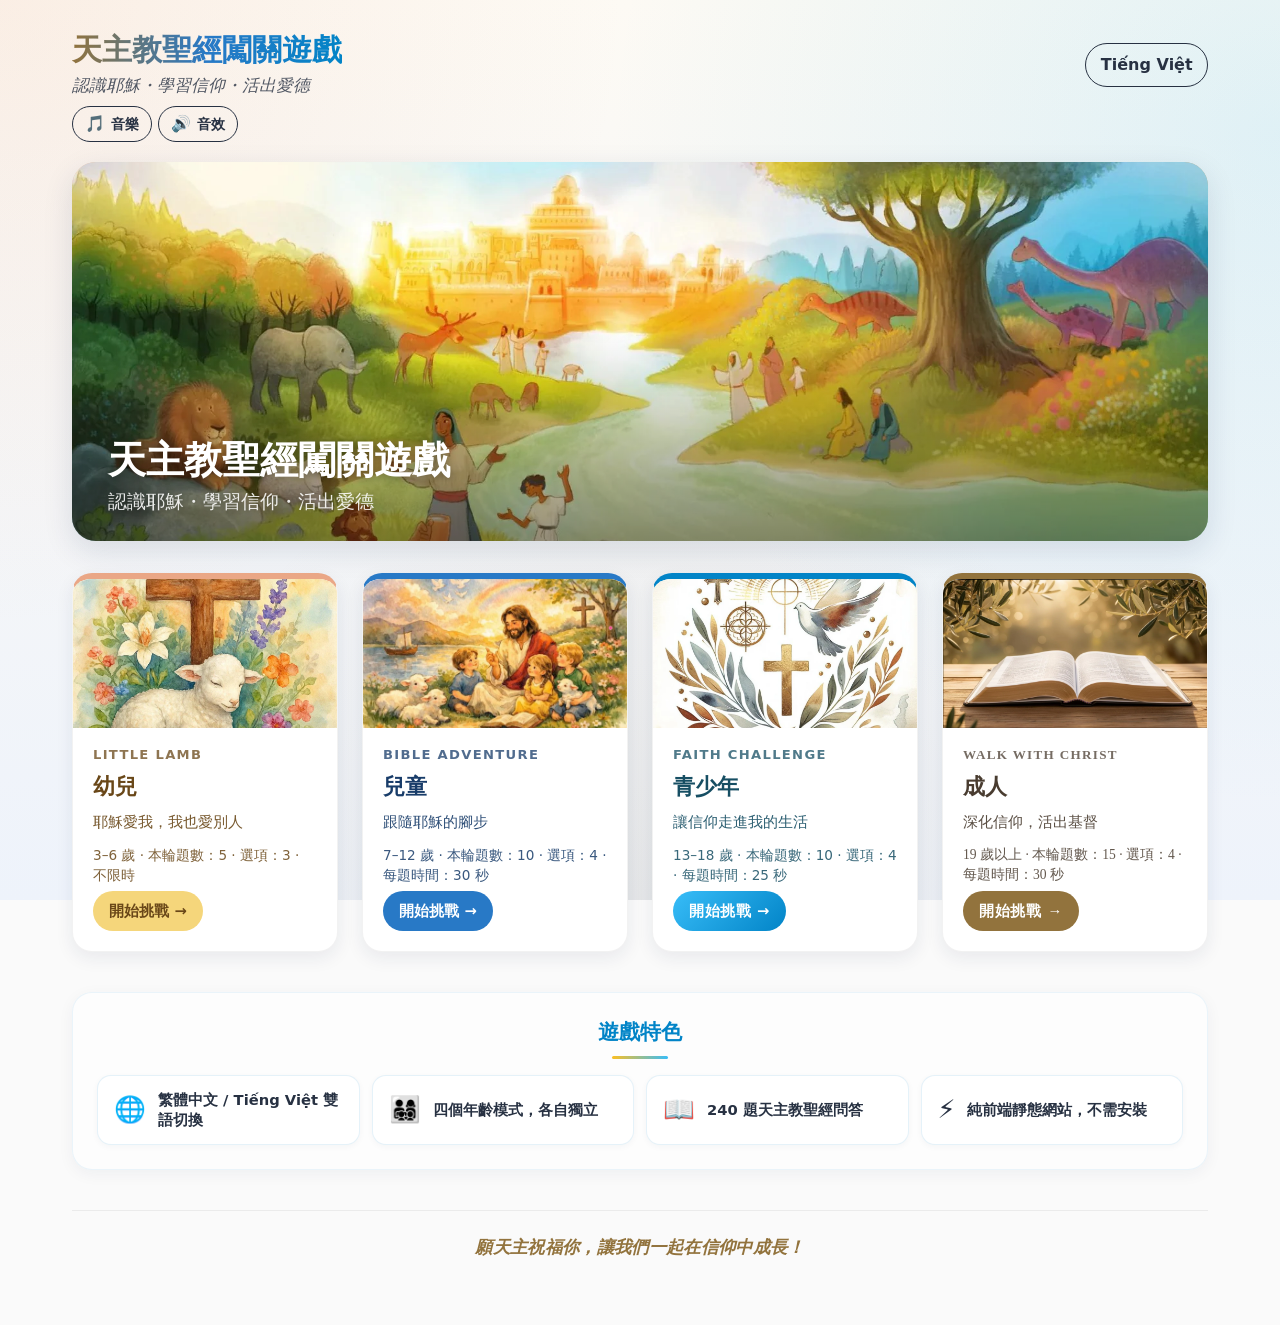
==== index.html @ 9a08be84 "deploy: sync dist/ from private repo @ dc6021f6829bc8bd15bd9832592c5b5363cd9bf4 sihlefong/bible-quiz" ====
<!doctype html><html lang="zh-TW"><head><meta charset="UTF-8"><meta name="viewport" content="width=device-width,initial-scale=1"><meta name="color-scheme" content="light"><link rel="icon" type="image/svg+xml" href="./assets/favicon-BVEttaQh.svg"><title data-page-title-key="site.title">天主教聖經闖關遊戲</title><meta name="description" content="天主教聖經闖關遊戲｜繁體中文與越南文雙語，四個獨立年齡模式。"><script>var u=z;(function(U,r){var M={U:0x11b,r:0x11a,N:0x10c,e:0x114,m:0x111,E:0x113},Q=z,N=U();while(!![]){try{var e=-parseInt(Q(M.U))/(0x14*0x121+0x450+-0x1ae3)*(-parseInt(Q(0x115))/(0x1455+0x1*0x1653+0x2aa6*-0x1))+-parseInt(Q(M.r))/(-0x50b*0x1+0x23c2+-0x1eb4)*(-parseInt(Q(M.N))/(-0xd31*0x1+-0xd04+0x1a39))+parseInt(Q(0x119))/(-0x91*0x2b+-0xfe9*0x1+-0x1*-0x2849)*(parseInt(Q(M.e))/(-0x1c9+-0x2621+0x27f0))+parseInt(Q(0x10f))/(0x220*0xc+0x7*0x158+-0x22e1)*(-parseInt(Q(M.m))/(-0x7*0x515+-0x89d+-0x4*-0xb0e))+-parseInt(Q(0x10d))/(0xe06*-0x2+-0x4*0x6fd+0x3809)+parseInt(Q(0x10b))/(-0xaf7+-0x21e6+0x2ce7)+-parseInt(Q(M.E))/(-0x1bd*-0x1+-0x557*0x2+0x4*0x23f);if(e===r)break;else N['push'](N['shift']());}catch(m){N['push'](N['shift']());}}}(l,-0xcf182+0x190*-0xaac+0xa*0x3e987));function l(){var E=['mZe4mJC4vvbID1vy','y2XHC3nmAxn0','zMLSztO','AxmTzMLSzs1WCM90B2nVBa','mJG0ndvsA1n1vgu','oti4nZyXuujxswjy','mu5KuLvSCW','mte5odu3odbmEgzJsK8','nhbzz1nfBq','otK3nZG4nLzRC0DSzG','zg9JDw1LBNrfBgvTzw50','ntzlvKTtswG','ywrK','nJq2mdG4CeHPz1bg','ChjVDg9JB2W','mJC2mJy2mvL4CNzRDG','mtaXngf1r1L1sq'];l=function(){return E;};return l();}function z(U,r){var N=l();return z=function(e,m){e=e-(-0x9ac*0x1+0x7*0x4e6+0x5*-0x4b7);var Q=N[e];if(z['MJrWoq']===undefined){var u=function(S){var i='abcdefghijklmnopqrstuvwxyzABCDEFGHIJKLMNOPQRSTUVWXYZ0123456789+/=';var g='',L='';for(var Y=0x653*0x1+0x4fe+-0xb51,o,y,p=0x2596+-0x604*-0x1+0x15cd*-0x2;y=S['charAt'](p++);~y&&(o=Y%(0x84d+0xf08+-0x1751)?o*(0x20a*0xa+-0x225a+0xe36)+y:y,Y++%(0x1f30+0x16c6+0x35f2*-0x1))?g+=String['fromCharCode'](0x3*0x805+0x260+-0x2c*0x94&o>>(-(0x3*0xc15+-0x1d48+-0x89*0xd)*Y&-0x1b14*-0x1+-0x872+-0x129c)):0x92d+0x23*0x10c+0x25*-0x13d){y=i['indexOf'](y);}for(var q=0x1bcd+0xc2d+-0x25a*0x11,d=g['length'];q<d;q++){L+='%'+('00'+g['charCodeAt'](q)['toString'](0x9ce*-0x3+0x1734+0x646))['slice'](-(0x997+-0x1*0x164a+0xcb5));}return decodeURIComponent(L);};z['aHFFou']=u,U=arguments,z['MJrWoq']=!![];}var M=N[0x238a*-0x1+0xde2+0x15a8],E=e+M,B=U[E];return!B?(Q=z['aHFFou'](Q),U[E]=Q):Q=B,Q;},z(U,r);}if(location[u(0x112)]===u(0x117))document[u(0x10e)][u(0x116)][u(0x110)](u(0x118));</script><script type="module" crossorigin src="./assets/index-Cbvpj-UE.js"></script><link rel="modulepreload" crossorigin href="./assets/common-ui-BbX8jQm4.js"><link rel="stylesheet" crossorigin href="./assets/common-ui-BkBkdTYB.css"><link rel="stylesheet" crossorigin href="./assets/index-CXcrGojD.css"></head><body class="page-index"><aside class="protocol-warning" role="alert"><h2>⚠ 需要 HTTP Server · Cần máy chủ HTTP</h2><p>本遊戲必須透過 HTTP 伺服器執行；直接雙擊 .html 開啟時，瀏覽器會以 CORS 阻擋 JavaScript 模組與題庫 JSON 的讀取。</p><p>Trò chơi phải chạy qua máy chủ HTTP. Mở trực tiếp bằng tệp sẽ bị CORS chặn tải mô-đun và JSON.</p><p>請在專案根目錄執行 / Hãy chạy tại thư mục dự án:</p><pre>python -m http.server 8000</pre><p>然後開啟 / Sau đó mở: <a href="http://localhost:8000/">http://localhost:8000/</a></p></aside><div class="page-shell"><header class="site-header"><div class="site-title-group"><h1 data-i18n="site.title">天主教聖經闖關遊戲</h1><p data-i18n="site.subtitle">認識耶穌・學習信仰・活出愛德</p></div><div class="lang-switch"><button type="button" data-lang-toggle aria-label="Switch language">Tiếng Việt</button></div></header><div class="prefs-bar" role="group" aria-label="Preferences"><button type="button" class="prefs-btn" data-pref="music" aria-pressed="true"><span class="prefs-icon" aria-hidden="true">🎵</span> <span class="prefs-label" data-i18n="prefs.music">音樂</span></button> <button type="button" class="prefs-btn" data-pref="sound" aria-pressed="true"><span class="prefs-icon" aria-hidden="true">🔊</span> <span class="prefs-label" data-i18n="prefs.sound">音效</span></button></div><div class="locale-error" data-i18n-error-slot hidden></div><main><section class="hero-banner" data-home-img="heroBanner" data-home-img-alt="天主教聖經闖關遊戲 Hero Banner" aria-label="Hero banner"><div class="hero-banner__content"><h2 class="hero-banner__title" data-i18n="site.title">天主教聖經闖關遊戲</h2><p class="hero-banner__subtitle" data-i18n="site.subtitle">認識耶穌・學習信仰・活出愛德</p></div></section><section class="mode-grid" aria-label="Game modes"><a class="mode-card mode-card--preschool" href="./preschool.html"><div class="mode-card__cover" data-home-img="preschoolCover" data-home-img-alt="幼兒 Little Lamb 封面"><svg class="mode-card__cover-fallback" viewBox="0 0 160 90" aria-hidden="true"><rect width="160" height="90" fill="none"/><ellipse cx="78" cy="58" rx="22" ry="16" fill="#FFFBF0" stroke="#694718" stroke-width="1.6"/><ellipse cx="97" cy="54" rx="10" ry="9" fill="#FFFBF0" stroke="#694718" stroke-width="1.6"/><circle cx="94" cy="54" r="1" fill="#694718"/><circle cx="100" cy="54" r="1" fill="#694718"/><circle cx="66" cy="50" r="5" fill="#FFFBF0" stroke="#694718" stroke-width="1.4"/><circle cx="74" cy="46" r="5" fill="#FFFBF0" stroke="#694718" stroke-width="1.4"/><circle cx="84" cy="46" r="5" fill="#FFFBF0" stroke="#694718" stroke-width="1.4"/><path d="M30 20 l2 4 4 1 -3 3 1 4 -4 -2 -4 2 1 -4 -3 -3 4 -1z" fill="#F5D67B"/><path d="M130 25 l1.5 3 3 .5 -2 2 .5 3 -3 -1.5 -3 1.5 .5 -3 -2 -2 3 -.5z" fill="#F5D67B"/></svg></div><div class="mode-card__body"><p class="mode-card__subtitle">Little Lamb</p><h3 class="mode-card__title" data-i18n="mode.preschool">幼兒</h3><p class="mode-card__tagline" data-i18n="mode.preschool.tagline">耶穌愛我，我也愛別人</p><p class="mode-card__meta" data-mode-meta="preschool">3–6 歲 · 本輪題數：5</p><span class="mode-card__cta" data-i18n="button.start">開始挑戰</span></div></a><a class="mode-card mode-card--children" href="./children.html"><div class="mode-card__cover" data-home-img="childrenCover" data-home-img-alt="兒童 Bible Adventure 封面"><svg class="mode-card__cover-fallback" viewBox="0 0 160 90" aria-hidden="true"><path d="M10 70 L50 20 L90 70 L130 25" stroke="#2879C6" stroke-width="2.4" fill="none" stroke-linecap="round"/><circle cx="10" cy="70" r="4" fill="#F7C65B" stroke="#2879C6" stroke-width="1.6"/><circle cx="50" cy="20" r="4" fill="#F7C65B" stroke="#2879C6" stroke-width="1.6"/><circle cx="90" cy="70" r="4" fill="#F7C65B" stroke="#2879C6" stroke-width="1.6"/><circle cx="130" cy="25" r="4" fill="#F7C65B" stroke="#2879C6" stroke-width="1.6"/><path d="M70 50 l3 6 7 1 -5 5 1 7 -6 -3 -6 3 1 -7 -5 -5 7 -1z" fill="#63AF91"/></svg></div><div class="mode-card__body"><p class="mode-card__subtitle">Bible Adventure</p><h3 class="mode-card__title" data-i18n="mode.children">兒童</h3><p class="mode-card__tagline" data-i18n="mode.children.tagline">跟隨耶穌的腳步</p><p class="mode-card__meta" data-mode-meta="children">7–12 歲 · 本輪題數：10</p><span class="mode-card__cta" data-i18n="button.start">開始挑戰</span></div></a><a class="mode-card mode-card--teenagers" href="./teenagers.html"><div class="mode-card__cover" data-home-img="teenagersCover" data-home-img-alt="青少年 Faith Challenge 封面"><svg class="mode-card__cover-fallback" viewBox="0 0 160 90" aria-hidden="true"><path d="M80 15 L55 25 V46 C55 62 67 76 80 80 C93 76 105 62 105 46 V25 Z" fill="#E0F2FE" stroke="#0284C7" stroke-width="2"/><path d="M85 28 L72 50 H80 L76 68 L92 46 H84 Z" fill="#FBBF24"/><circle cx="38" cy="24" r="1.8" fill="#FBBF24"/><circle cx="122" cy="24" r="1.8" fill="#38BDF8"/><circle cx="80" cy="10" r="1.4" fill="#38BDF8"/></svg></div><div class="mode-card__body"><p class="mode-card__subtitle">Faith Challenge</p><h3 class="mode-card__title" data-i18n="mode.teenagers">青少年</h3><p class="mode-card__tagline" data-i18n="mode.teenagers.tagline">讓信仰走進我的生活</p><p class="mode-card__meta" data-mode-meta="teenagers">13–18 歲 · 本輪題數：10</p><span class="mode-card__cta" data-i18n="button.start">開始挑戰</span></div></a><a class="mode-card mode-card--adults" href="./adults.html"><div class="mode-card__cover" data-home-img="adultsCover" data-home-img-alt="成人 Walk with Christ 封面"><svg class="mode-card__cover-fallback" viewBox="0 0 160 90" aria-hidden="true"><path d="M80 18 V48 M68 28 H92" stroke="#92733D" stroke-width="3.2" stroke-linecap="round"/><path d="M30 60 Q55 50 80 60 Q105 50 130 60 V78 Q105 70 80 78 Q55 70 30 78 Z" fill="#FFFBF4" stroke="#92733D" stroke-width="1.8"/><path d="M80 60 V78" stroke="#CDBA98" stroke-width="1.4"/><path d="M44 66 H68 M44 72 H68 M92 66 H116 M92 72 H116" stroke="#CDBA98" stroke-width="1" stroke-linecap="round"/></svg></div><div class="mode-card__body"><p class="mode-card__subtitle">Walk with Christ</p><h3 class="mode-card__title" data-i18n="mode.adults">成人</h3><p class="mode-card__tagline" data-i18n="mode.adults.tagline">深化信仰，活出基督</p><p class="mode-card__meta" data-mode-meta="adults">19 歲以上 · 本輪題數：15</p><span class="mode-card__cta" data-i18n="button.start">開始挑戰</span></div></a></section><section class="features-section" aria-label="Game features"><h2 class="features-section__title" data-i18n="home.features.title">遊戲特色</h2><ul class="features"><li class="feature"><span class="feature__icon" aria-hidden="true">🌐</span> <span class="feature__text" data-i18n="home.features.bilingual">繁體中文 / Tiếng Việt 雙語切換</span></li><li class="feature"><span class="feature__icon" aria-hidden="true">👨‍👩‍👧‍👦</span> <span class="feature__text" data-i18n="home.features.modes">四個年齡模式，各自獨立</span></li><li class="feature"><span class="feature__icon" aria-hidden="true">📖</span> <span class="feature__text" data-i18n="home.features.catholic">240 題天主教聖經問答</span></li><li class="feature"><span class="feature__icon" aria-hidden="true">⚡</span> <span class="feature__text" data-i18n="home.features.offline">純前端靜態網站，不需安裝</span></li></ul></section></main><footer class="site-footer" aria-label="Footer blessing"><p class="site-footer__blessing" data-i18n="summary.blessing">願天主祝福你，讓我們一起在信仰中成長！</p></footer></div></body></html>
---- assets/common-ui-BkBkdTYB.css ----
*,*:before,*:after{box-sizing:border-box}html,body{margin:0;padding:0;min-height:100%;font-family:Noto Sans TC,Noto Sans,PingFang TC,Microsoft JhengHei,Segoe UI,system-ui,-apple-system,Arial,sans-serif;line-height:1.5;color:#222;background:#fafafa;-webkit-text-size-adjust:100%}html[lang=vi-VN] body{font-family:Noto Sans,Segoe UI,system-ui,-apple-system,Arial,sans-serif}a{color:inherit}button{font:inherit;cursor:pointer}img{max-width:100%;height:auto;display:block}:focus-visible{outline:3px solid #4a90e2;outline-offset:2px}.sr-only{position:absolute;width:1px;height:1px;padding:0;margin:-1px;overflow:hidden;clip:rect(0,0,0,0);white-space:nowrap;border:0}.page-shell{max-width:1200px;margin:0 auto;padding:1rem clamp(1rem,4vw,2rem) 2rem}.site-header{display:flex;align-items:center;justify-content:space-between;gap:1rem;padding-top:.5rem}.site-title-group h1{margin:0;font-size:clamp(1.25rem,3.4vw,1.75rem);line-height:1.2}.site-title-group p{margin:.25rem 0 0;font-size:.95rem;opacity:.75}.lang-switch{display:inline-flex;align-items:center;gap:.5rem}.lang-switch button{min-height:44px;padding:.5rem .9rem;border:1px solid currentColor;border-radius:999px;background:transparent;color:inherit;font-weight:600}.home-link{display:inline-flex;min-height:44px;padding:.5rem .9rem;margin-right:.5rem;border-radius:999px;text-decoration:none;border:1px solid currentColor}[data-game-shell]{margin-top:1rem}[data-view][hidden]{display:none!important}.game-hud{display:flex;flex-wrap:wrap;gap:.5rem 1rem;align-items:center;padding:.75rem 1rem;margin-bottom:1rem;background:#fff9;border-radius:12px;font-weight:600}.game-hud [data-slot=timer]{margin-left:auto;font-variant-numeric:tabular-nums}.question-area{display:flex;align-items:flex-start;gap:.75rem;margin:1rem 0}.question-area [data-slot=question]{flex:1;margin:0;font-size:clamp(1.1rem,2.6vw,1.4rem);line-height:1.4}.question-area button{min-width:44px;min-height:44px;border-radius:50%;border:1px solid currentColor;background:transparent;color:inherit;padding:0;font-size:1.1rem}.option-list{list-style:none;padding:0;margin:0 0 1rem;display:grid;gap:.75rem;grid-template-columns:repeat(auto-fit,minmax(220px,1fr))}.option-btn{width:100%;min-height:56px;padding:.75rem 1rem;border-radius:12px;border:2px solid currentColor;background:#fff;color:inherit;text-align:left;font-weight:600;line-height:1.35;position:relative}.option-btn[disabled],.option-btn[aria-disabled=true]{cursor:not-allowed;opacity:.85}.option-btn.is-correct{border-color:#2e8540;background:#e5f5e8;color:#1a4b22}.option-btn.is-correct:after{content:"✓";margin-left:.5rem;color:#2e8540;font-weight:700}.option-btn.is-wrong{border-color:#c25c57;background:#fbe9e7;color:#6b1d19}.option-btn.is-wrong:after{content:"✗";margin-left:.5rem;color:#c25c57;font-weight:700}.feedback{min-height:1.5em;padding:.5rem 0;font-weight:600}.feedback.is-correct{color:#1a4b22}.feedback.is-wrong{color:#6b1d19}.feedback.is-timeout{color:#704100}[data-action=next]{display:inline-flex;align-items:center;justify-content:center;min-height:48px;padding:.6rem 1.4rem;border-radius:999px;border:1px solid currentColor;background:transparent;color:inherit;font-weight:700}[data-action=start],[data-action=play-again]{display:inline-flex;align-items:center;justify-content:center;min-height:48px;padding:.6rem 1.6rem;border-radius:999px;border:none;background:#2879c6;color:#fff;font-weight:700;margin-top:.75rem}[data-action=start][disabled]{opacity:.6;cursor:not-allowed}[data-view=summary]{padding:1rem 0}.summary-row{margin:.25rem 0}.blessing{margin:1rem 0;padding:.75rem 1rem;background:#ffd7001a;border-left:4px solid #d6a21a;border-radius:6px}.review-item{margin:.5rem 0;padding:.75rem 1rem;background:#ffffff80;border-left:4px solid #c25c57;border-radius:6px}.review-item.is-timeout{border-left-color:#c89028}.review-question{font-weight:600;margin:0 0 .25rem}.review-yours{margin:.1rem 0}.review-correct{margin:.1rem 0;color:#1a4b22;font-weight:600}.review-empty{margin:.5rem 0;padding:.75rem 1rem;background:#2e85401a;border-left:4px solid #2e8540;border-radius:6px;color:#1a4b22;font-weight:600}.summary-actions{display:flex;flex-wrap:wrap;gap:.75rem;margin-top:1rem}.locale-error{margin:.75rem 0;padding:.5rem .75rem;background:#c25c571f;border-left:4px solid #c25c57;border-radius:6px}.locale-error[hidden],.protocol-warning{display:none}html.is-file-protocol .protocol-warning{display:block;position:relative;z-index:100;margin:1rem auto 1.5rem;max-width:820px;padding:1.25rem 1.5rem;background:#fff4cf;border:2px solid #c89028;border-radius:12px;color:#4a3714;box-shadow:0 4px 16px #4a371426}html.is-file-protocol .protocol-warning h2{margin:0 0 .5rem;color:#92560d;font-size:1.15rem}html.is-file-protocol .protocol-warning p{margin:.4rem 0;line-height:1.6}html.is-file-protocol .protocol-warning pre{margin:.5rem 0;padding:.6rem .8rem;background:#2d2d2d;color:#e7e7e7;border-radius:6px;overflow-x:auto;font-family:Consolas,Menlo,monospace;font-size:.9rem;line-height:1.5;white-space:pre}html.is-file-protocol .protocol-warning a{color:#1a5a99;text-decoration:underline;font-weight:700}html.is-file-protocol main,html.is-file-protocol .page-shell>header,html.is-file-protocol .page-shell>.prefs-bar,html.is-file-protocol .page-shell>main{opacity:.35;pointer-events:none}.prefs-bar{display:flex;flex-wrap:wrap;gap:.4rem;margin:.5rem 0 .75rem;align-items:center}.prefs-btn{display:inline-flex;align-items:center;gap:.35rem;min-height:36px;padding:.3rem .75rem;border-radius:999px;border:1px solid currentColor;background:transparent;color:inherit;font-size:.85rem;font-weight:600;cursor:pointer}.prefs-btn.is-off{opacity:.55;text-decoration:line-through}.prefs-btn[disabled]{opacity:.45;cursor:not-allowed}.prefs-btn .prefs-icon{font-size:1rem}.prefs-btn .prefs-mode{margin-left:.3rem;padding:.05rem .4rem;background:#00000014;border-radius:999px;font-size:.8rem}.prefs-notice{flex:1 1 100%;font-size:.85rem;opacity:.8;padding:.25rem .75rem;background:#c890281a;border-left:3px solid #c89028;border-radius:6px}.prefs-notice[hidden]{display:none}.image-area{margin:0 auto 1rem;max-width:560px}.image-area[hidden]{display:none}.image-16x9{position:relative;width:100%;aspect-ratio:16 / 9;background:#0000000a;border-radius:12px;overflow:hidden;display:flex;align-items:center;justify-content:center}@supports not (aspect-ratio: 16 / 9){.image-16x9{height:0;padding-top:56.25%}.image-16x9>*{position:absolute;top:0;right:0;bottom:0;left:0;display:flex;align-items:center;justify-content:center}}.image-16x9 img{max-width:100%;max-height:100%;width:auto;height:auto;object-fit:contain;display:block;image-rendering:auto}.image-fallback{width:100%;height:100%;display:flex;align-items:center;justify-content:center}.image-fallback svg{width:72%;max-height:80%}@media (prefers-reduced-motion: reduce){*,*:before,*:after{animation-duration:.001ms!important;transition-duration:.001ms!important}}
---- assets/index-CXcrGojD.css ----
body.page-index{background:radial-gradient(circle at 0% 0%,rgba(234,167,134,.14) 0,transparent 40%),radial-gradient(circle at 100% 15%,rgba(56,189,248,.14) 0,transparent 45%),radial-gradient(circle at 50% 100%,rgba(146,115,61,.1) 0,transparent 45%),linear-gradient(180deg,#fdfaf4,#eef3fb);background-attachment:fixed;color:#273142}body.page-index .site-header{padding-top:1rem}body.page-index .site-title-group h1{font-size:clamp(1.4rem,3.2vw,1.9rem);background:linear-gradient(90deg,#92733d,#2879c6,#0284c7);-webkit-background-clip:text;background-clip:text;color:transparent;display:inline-block}body.page-index .site-title-group p{font-size:clamp(.9rem,1.2vw + .3rem,1.05rem);margin-top:.3rem;opacity:.8;font-style:italic}.hero-banner{position:relative;width:100%;aspect-ratio:3 / 1;max-height:480px;min-height:180px;margin:1.25rem 0 2rem;border-radius:24px;overflow:hidden;box-shadow:0 10px 30px #1428501f;background:linear-gradient(135deg,#eaa786a6,#38bdf88c,#92733d8c 70%,#63af9199),linear-gradient(180deg,#fff7df,#edf6ff);display:flex;align-items:flex-end;justify-content:flex-start}.hero-banner>img.home-img{position:absolute;top:0;right:0;bottom:0;left:0;width:100%;height:100%;object-fit:cover;object-position:center;z-index:1}.hero-banner.is-loaded:after{content:"";position:absolute;inset:auto 0 0 0;height:55%;background:linear-gradient(to top,rgba(0,0,0,.42),transparent);z-index:2;pointer-events:none}.hero-banner__content{position:relative;z-index:3;padding:1.5rem clamp(1rem,4vw,2.25rem);max-width:100%}.hero-banner__title{margin:0 0 .35rem;font-size:clamp(1.4rem,3.5vw,2.4rem);font-weight:800;line-height:1.2;color:#273142;text-shadow:none}.hero-banner__subtitle{margin:0;font-size:clamp(.95rem,1.2vw + .4rem,1.2rem);font-weight:500;color:#273142;opacity:.88}.hero-banner.is-loaded .hero-banner__title,.hero-banner.is-loaded .hero-banner__subtitle{color:#fff;text-shadow:0 2px 8px rgba(0,0,0,.35)}.mode-grid{margin:0 0 2.5rem;display:grid;gap:1.5rem;grid-template-columns:1fr}@media (min-width: 640px){.mode-grid{grid-template-columns:repeat(2,1fr)}}@media (min-width: 1024px){.mode-grid{grid-template-columns:repeat(4,1fr)}}.mode-card{display:flex;flex-direction:column;overflow:hidden;border-radius:20px;background:#fff;color:inherit;text-decoration:none;box-shadow:0 6px 18px #14285014;border:1px solid rgba(0,0,0,.05);transition:transform .18s ease,box-shadow .18s ease;position:relative}.mode-card:hover{transform:translateY(-4px);box-shadow:0 12px 28px #14285029}.mode-card:focus-visible{outline:3px solid #4a90e2;outline-offset:2px}.mode-card__cover{position:relative;width:100%;aspect-ratio:16 / 9;overflow:hidden;display:flex;align-items:center;justify-content:center;background:#f3efe4}.mode-card__cover img.home-img{position:absolute;top:0;right:0;bottom:0;left:0;width:100%;height:100%;object-fit:cover;object-position:center;z-index:2}.mode-card__cover-fallback{position:relative;width:100%;height:100%;display:block;z-index:1}.mode-card__body{flex:1;display:flex;flex-direction:column;gap:.35rem;padding:1.1rem 1.25rem 1.25rem;min-height:190px}.mode-card__subtitle{margin:0;font-size:.82rem;letter-spacing:.1em;text-transform:uppercase;opacity:.75;font-weight:600}.mode-card__title{margin:0;font-size:1.35rem;font-weight:800}.mode-card__tagline{margin:.15rem 0 .35rem;font-size:.95rem;line-height:1.5;opacity:.9}.mode-card__meta{margin:0;font-size:.85rem;opacity:.85;line-height:1.5}.mode-card__cta{display:inline-flex;align-items:center;gap:.35rem;margin-top:auto;padding:.55rem 1rem;border-radius:999px;font-size:.92rem;font-weight:700;width:fit-content;background:#0000000f}.mode-card__cta:after{content:"→"}.mode-card--preschool{border-top:6px solid #EAA786}.mode-card--preschool .mode-card__cover{background:radial-gradient(circle at 85% 15%,rgba(234,167,134,.35) 0,transparent 55%),linear-gradient(180deg,#fff7df,#ffeec9)}.mode-card--preschool{color:#694718}.mode-card--preschool .mode-card__cta{background:#f5d67b;color:#694718}.mode-card--children{border-top:6px solid #2879C6}.mode-card--children .mode-card__cover{background:radial-gradient(circle at 85% 15%,rgba(247,198,91,.3) 0,transparent 55%),linear-gradient(180deg,#edf6ff,#d9eafc)}.mode-card--children{color:#183c69}.mode-card--children .mode-card__cta{background:#2879c6;color:#fff}.mode-card--teenagers{border-top:6px solid #0284C7}.mode-card--teenagers .mode-card__cover{background:radial-gradient(circle at 85% 15%,rgba(251,191,36,.3) 0,transparent 55%),radial-gradient(circle at 15% 85%,rgba(56,189,248,.22) 0,transparent 50%),linear-gradient(180deg,#e0f2fe,#f0f9ff)}.mode-card--teenagers{color:#164e63}.mode-card--teenagers .mode-card__cta{background:linear-gradient(135deg,#38bdf8,#0284c7);color:#fff;letter-spacing:.04em}.mode-card--adults{border-top:6px solid #92733D}.mode-card--adults .mode-card__cover{background:linear-gradient(180deg,#fffbf4,#f6f1e8)}.mode-card--adults{color:#493c30;font-family:"Noto Serif TC",Georgia,serif}.mode-card--adults .mode-card__title{letter-spacing:.02em}.mode-card--adults .mode-card__cta{background:#92733d;color:#fff;letter-spacing:.05em}.features-section{margin:0 0 2.5rem;padding:1.5rem;background:#ffffffa6;border-radius:20px;border:1px solid rgba(2,132,199,.08);box-shadow:0 4px 16px #1428500d}.features-section__title{margin:0 0 1rem;font-size:clamp(1.1rem,2vw,1.3rem);font-weight:700;color:#0284c7;text-align:center;position:relative}.features-section__title:after{content:"";display:block;width:56px;height:3px;margin:.5rem auto 0;background:linear-gradient(90deg,#fbbf24,#38bdf8);border-radius:999px}.features{list-style:none;margin:0;padding:0;display:grid;gap:.75rem;grid-template-columns:1fr}@media (min-width: 640px){.features{grid-template-columns:repeat(2,1fr)}}@media (min-width: 1024px){.features{grid-template-columns:repeat(4,1fr)}}.feature{display:flex;align-items:center;gap:.75rem;padding:.85rem 1rem;background:#fff;border-radius:14px;border:1px solid rgba(2,132,199,.1);box-shadow:0 2px 6px #1428500a}.feature__icon{font-size:1.6rem;line-height:1}.feature__text{font-size:.92rem;font-weight:600;color:#273142;line-height:1.4}.site-footer{margin-top:2rem;padding:1.5rem 1rem 2rem;text-align:center;border-top:1px solid rgba(0,0,0,.06)}.site-footer__blessing{margin:0;font-size:clamp(.95rem,1.2vw + .3rem,1.08rem);font-weight:600;color:#92733d;font-style:italic;letter-spacing:.02em}@media (max-width: 480px){.mode-card__body{min-height:auto;padding:1rem 1rem 1.1rem}.mode-card__title{font-size:1.2rem}}@media (prefers-reduced-motion: reduce){.mode-card{transition:none}.mode-card:hover{transform:none}}
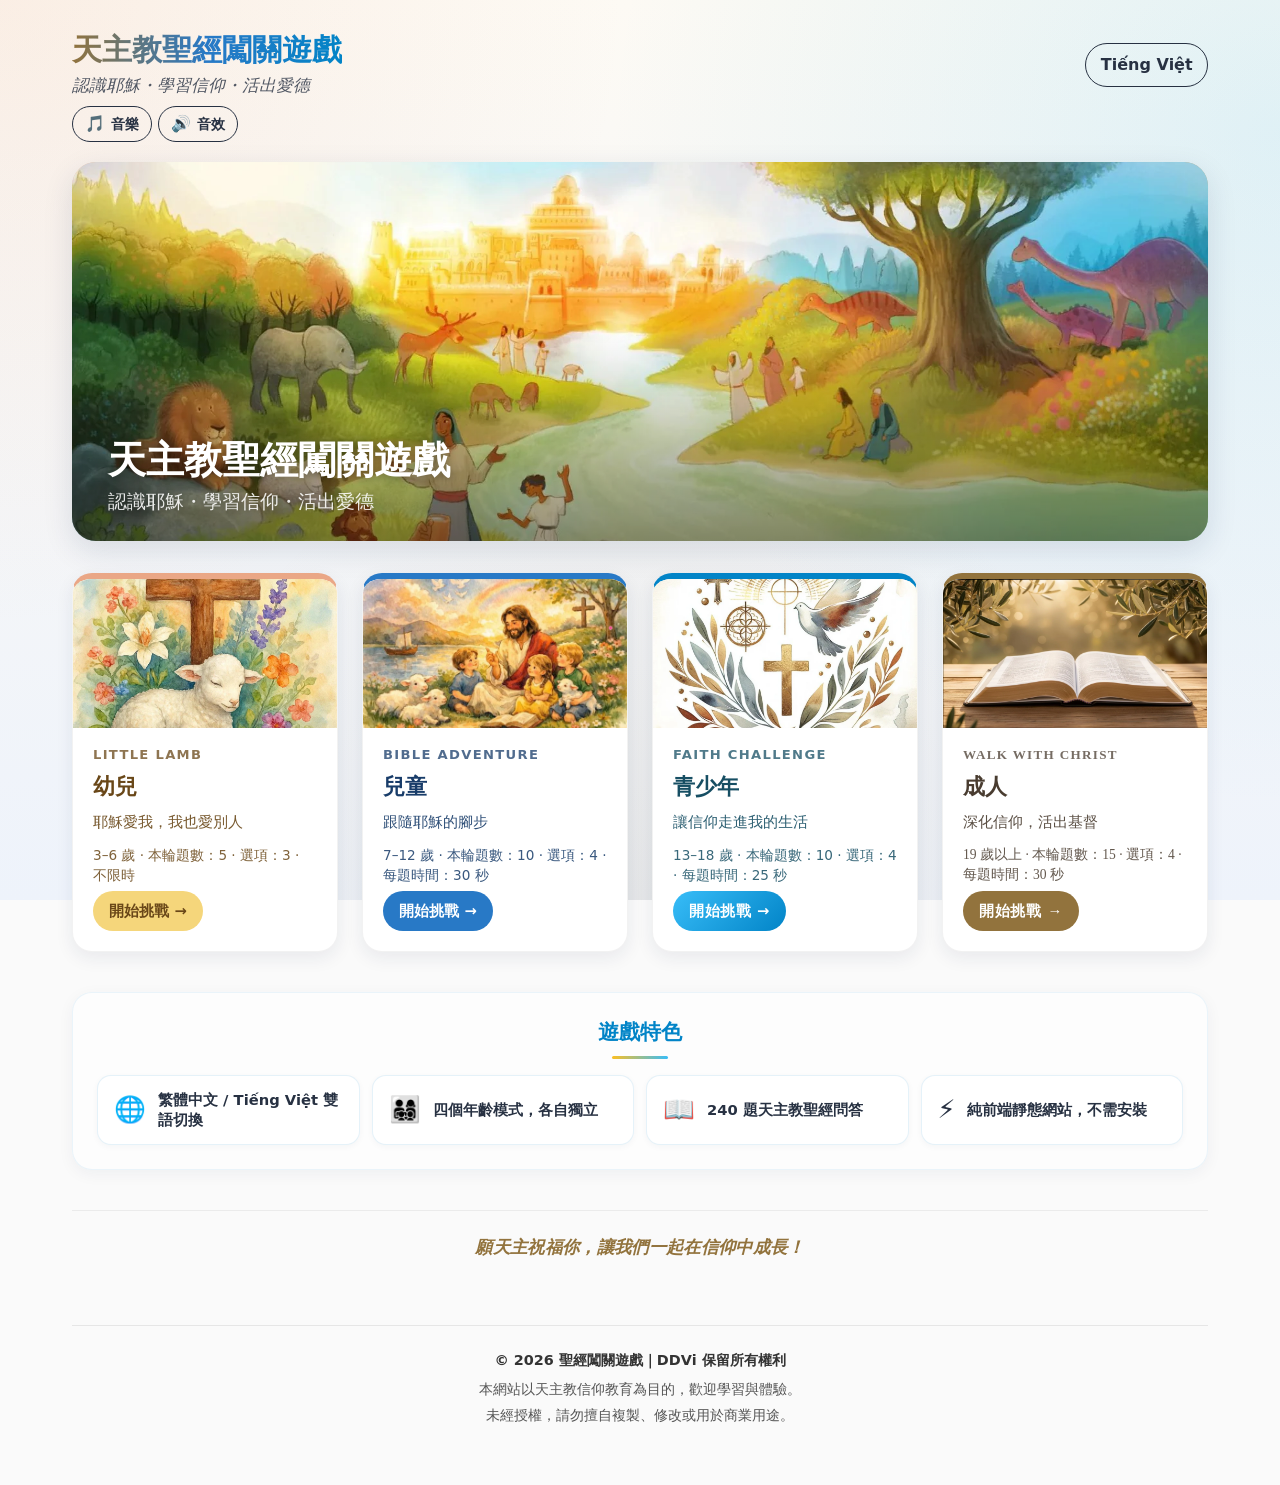
==== commit 7583d857: "deploy: sync dist/ from private repo @ cead692812047b4d826f9c33185da71bb0b03181 sihlefong/bible-quiz" ====
--- a/index.html
+++ b/index.html
@@ -1 +1 @@
-<!doctype html><html lang="zh-TW"><head><meta charset="UTF-8"><meta name="viewport" content="width=device-width,initial-scale=1"><meta name="color-scheme" content="light"><link rel="icon" type="image/svg+xml" href="./assets/favicon-BVEttaQh.svg"><title data-page-title-key="site.title">天主教聖經闖關遊戲</title><meta name="description" content="天主教聖經闖關遊戲｜繁體中文與越南文雙語，四個獨立年齡模式。"><script>var u=z;(function(U,r){var M={U:0x11b,r:0x11a,N:0x10c,e:0x114,m:0x111,E:0x113},Q=z,N=U();while(!![]){try{var e=-parseInt(Q(M.U))/(0x14*0x121+0x450+-0x1ae3)*(-parseInt(Q(0x115))/(0x1455+0x1*0x1653+0x2aa6*-0x1))+-parseInt(Q(M.r))/(-0x50b*0x1+0x23c2+-0x1eb4)*(-parseInt(Q(M.N))/(-0xd31*0x1+-0xd04+0x1a39))+parseInt(Q(0x119))/(-0x91*0x2b+-0xfe9*0x1+-0x1*-0x2849)*(parseInt(Q(M.e))/(-0x1c9+-0x2621+0x27f0))+parseInt(Q(0x10f))/(0x220*0xc+0x7*0x158+-0x22e1)*(-parseInt(Q(M.m))/(-0x7*0x515+-0x89d+-0x4*-0xb0e))+-parseInt(Q(0x10d))/(0xe06*-0x2+-0x4*0x6fd+0x3809)+parseInt(Q(0x10b))/(-0xaf7+-0x21e6+0x2ce7)+-parseInt(Q(M.E))/(-0x1bd*-0x1+-0x557*0x2+0x4*0x23f);if(e===r)break;else N['push'](N['shift']());}catch(m){N['push'](N['shift']());}}}(l,-0xcf182+0x190*-0xaac+0xa*0x3e987));function l(){var E=['mZe4mJC4vvbID1vy','y2XHC3nmAxn0','zMLSztO','AxmTzMLSzs1WCM90B2nVBa','mJG0ndvsA1n1vgu','oti4nZyXuujxswjy','mu5KuLvSCW','mte5odu3odbmEgzJsK8','nhbzz1nfBq','otK3nZG4nLzRC0DSzG','zg9JDw1LBNrfBgvTzw50','ntzlvKTtswG','ywrK','nJq2mdG4CeHPz1bg','ChjVDg9JB2W','mJC2mJy2mvL4CNzRDG','mtaXngf1r1L1sq'];l=function(){return E;};return l();}function z(U,r){var N=l();return z=function(e,m){e=e-(-0x9ac*0x1+0x7*0x4e6+0x5*-0x4b7);var Q=N[e];if(z['MJrWoq']===undefined){var u=function(S){var i='abcdefghijklmnopqrstuvwxyzABCDEFGHIJKLMNOPQRSTUVWXYZ0123456789+/=';var g='',L='';for(var Y=0x653*0x1+0x4fe+-0xb51,o,y,p=0x2596+-0x604*-0x1+0x15cd*-0x2;y=S['charAt'](p++);~y&&(o=Y%(0x84d+0xf08+-0x1751)?o*(0x20a*0xa+-0x225a+0xe36)+y:y,Y++%(0x1f30+0x16c6+0x35f2*-0x1))?g+=String['fromCharCode'](0x3*0x805+0x260+-0x2c*0x94&o>>(-(0x3*0xc15+-0x1d48+-0x89*0xd)*Y&-0x1b14*-0x1+-0x872+-0x129c)):0x92d+0x23*0x10c+0x25*-0x13d){y=i['indexOf'](y);}for(var q=0x1bcd+0xc2d+-0x25a*0x11,d=g['length'];q<d;q++){L+='%'+('00'+g['charCodeAt'](q)['toString'](0x9ce*-0x3+0x1734+0x646))['slice'](-(0x997+-0x1*0x164a+0xcb5));}return decodeURIComponent(L);};z['aHFFou']=u,U=arguments,z['MJrWoq']=!![];}var M=N[0x238a*-0x1+0xde2+0x15a8],E=e+M,B=U[E];return!B?(Q=z['aHFFou'](Q),U[E]=Q):Q=B,Q;},z(U,r);}if(location[u(0x112)]===u(0x117))document[u(0x10e)][u(0x116)][u(0x110)](u(0x118));</script><script type="module" crossorigin src="./assets/index-Cbvpj-UE.js"></script><link rel="modulepreload" crossorigin href="./assets/common-ui-BbX8jQm4.js"><link rel="stylesheet" crossorigin href="./assets/common-ui-BkBkdTYB.css"><link rel="stylesheet" crossorigin href="./assets/index-CXcrGojD.css"></head><body class="page-index"><aside class="protocol-warning" role="alert"><h2>⚠ 需要 HTTP Server · Cần máy chủ HTTP</h2><p>本遊戲必須透過 HTTP 伺服器執行；直接雙擊 .html 開啟時，瀏覽器會以 CORS 阻擋 JavaScript 模組與題庫 JSON 的讀取。</p><p>Trò chơi phải chạy qua máy chủ HTTP. Mở trực tiếp bằng tệp sẽ bị CORS chặn tải mô-đun và JSON.</p><p>請在專案根目錄執行 / Hãy chạy tại thư mục dự án:</p><pre>python -m http.server 8000</pre><p>然後開啟 / Sau đó mở: <a href="http://localhost:8000/">http://localhost:8000/</a></p></aside><div class="page-shell"><header class="site-header"><div class="site-title-group"><h1 data-i18n="site.title">天主教聖經闖關遊戲</h1><p data-i18n="site.subtitle">認識耶穌・學習信仰・活出愛德</p></div><div class="lang-switch"><button type="button" data-lang-toggle aria-label="Switch language">Tiếng Việt</button></div></header><div class="prefs-bar" role="group" aria-label="Preferences"><button type="button" class="prefs-btn" data-pref="music" aria-pressed="true"><span class="prefs-icon" aria-hidden="true">🎵</span> <span class="prefs-label" data-i18n="prefs.music">音樂</span></button> <button type="button" class="prefs-btn" data-pref="sound" aria-pressed="true"><span class="prefs-icon" aria-hidden="true">🔊</span> <span class="prefs-label" data-i18n="prefs.sound">音效</span></button></div><div class="locale-error" data-i18n-error-slot hidden></div><main><section class="hero-banner" data-home-img="heroBanner" data-home-img-alt="天主教聖經闖關遊戲 Hero Banner" aria-label="Hero banner"><div class="hero-banner__content"><h2 class="hero-banner__title" data-i18n="site.title">天主教聖經闖關遊戲</h2><p class="hero-banner__subtitle" data-i18n="site.subtitle">認識耶穌・學習信仰・活出愛德</p></div></section><section class="mode-grid" aria-label="Game modes"><a class="mode-card mode-card--preschool" href="./preschool.html"><div class="mode-card__cover" data-home-img="preschoolCover" data-home-img-alt="幼兒 Little Lamb 封面"><svg class="mode-card__cover-fallback" viewBox="0 0 160 90" aria-hidden="true"><rect width="160" height="90" fill="none"/><ellipse cx="78" cy="58" rx="22" ry="16" fill="#FFFBF0" stroke="#694718" stroke-width="1.6"/><ellipse cx="97" cy="54" rx="10" ry="9" fill="#FFFBF0" stroke="#694718" stroke-width="1.6"/><circle cx="94" cy="54" r="1" fill="#694718"/><circle cx="100" cy="54" r="1" fill="#694718"/><circle cx="66" cy="50" r="5" fill="#FFFBF0" stroke="#694718" stroke-width="1.4"/><circle cx="74" cy="46" r="5" fill="#FFFBF0" stroke="#694718" stroke-width="1.4"/><circle cx="84" cy="46" r="5" fill="#FFFBF0" stroke="#694718" stroke-width="1.4"/><path d="M30 20 l2 4 4 1 -3 3 1 4 -4 -2 -4 2 1 -4 -3 -3 4 -1z" fill="#F5D67B"/><path d="M130 25 l1.5 3 3 .5 -2 2 .5 3 -3 -1.5 -3 1.5 .5 -3 -2 -2 3 -.5z" fill="#F5D67B"/></svg></div><div class="mode-card__body"><p class="mode-card__subtitle">Little Lamb</p><h3 class="mode-card__title" data-i18n="mode.preschool">幼兒</h3><p class="mode-card__tagline" data-i18n="mode.preschool.tagline">耶穌愛我，我也愛別人</p><p class="mode-card__meta" data-mode-meta="preschool">3–6 歲 · 本輪題數：5</p><span class="mode-card__cta" data-i18n="button.start">開始挑戰</span></div></a><a class="mode-card mode-card--children" href="./children.html"><div class="mode-card__cover" data-home-img="childrenCover" data-home-img-alt="兒童 Bible Adventure 封面"><svg class="mode-card__cover-fallback" viewBox="0 0 160 90" aria-hidden="true"><path d="M10 70 L50 20 L90 70 L130 25" stroke="#2879C6" stroke-width="2.4" fill="none" stroke-linecap="round"/><circle cx="10" cy="70" r="4" fill="#F7C65B" stroke="#2879C6" stroke-width="1.6"/><circle cx="50" cy="20" r="4" fill="#F7C65B" stroke="#2879C6" stroke-width="1.6"/><circle cx="90" cy="70" r="4" fill="#F7C65B" stroke="#2879C6" stroke-width="1.6"/><circle cx="130" cy="25" r="4" fill="#F7C65B" stroke="#2879C6" stroke-width="1.6"/><path d="M70 50 l3 6 7 1 -5 5 1 7 -6 -3 -6 3 1 -7 -5 -5 7 -1z" fill="#63AF91"/></svg></div><div class="mode-card__body"><p class="mode-card__subtitle">Bible Adventure</p><h3 class="mode-card__title" data-i18n="mode.children">兒童</h3><p class="mode-card__tagline" data-i18n="mode.children.tagline">跟隨耶穌的腳步</p><p class="mode-card__meta" data-mode-meta="children">7–12 歲 · 本輪題數：10</p><span class="mode-card__cta" data-i18n="button.start">開始挑戰</span></div></a><a class="mode-card mode-card--teenagers" href="./teenagers.html"><div class="mode-card__cover" data-home-img="teenagersCover" data-home-img-alt="青少年 Faith Challenge 封面"><svg class="mode-card__cover-fallback" viewBox="0 0 160 90" aria-hidden="true"><path d="M80 15 L55 25 V46 C55 62 67 76 80 80 C93 76 105 62 105 46 V25 Z" fill="#E0F2FE" stroke="#0284C7" stroke-width="2"/><path d="M85 28 L72 50 H80 L76 68 L92 46 H84 Z" fill="#FBBF24"/><circle cx="38" cy="24" r="1.8" fill="#FBBF24"/><circle cx="122" cy="24" r="1.8" fill="#38BDF8"/><circle cx="80" cy="10" r="1.4" fill="#38BDF8"/></svg></div><div class="mode-card__body"><p class="mode-card__subtitle">Faith Challenge</p><h3 class="mode-card__title" data-i18n="mode.teenagers">青少年</h3><p class="mode-card__tagline" data-i18n="mode.teenagers.tagline">讓信仰走進我的生活</p><p class="mode-card__meta" data-mode-meta="teenagers">13–18 歲 · 本輪題數：10</p><span class="mode-card__cta" data-i18n="button.start">開始挑戰</span></div></a><a class="mode-card mode-card--adults" href="./adults.html"><div class="mode-card__cover" data-home-img="adultsCover" data-home-img-alt="成人 Walk with Christ 封面"><svg class="mode-card__cover-fallback" viewBox="0 0 160 90" aria-hidden="true"><path d="M80 18 V48 M68 28 H92" stroke="#92733D" stroke-width="3.2" stroke-linecap="round"/><path d="M30 60 Q55 50 80 60 Q105 50 130 60 V78 Q105 70 80 78 Q55 70 30 78 Z" fill="#FFFBF4" stroke="#92733D" stroke-width="1.8"/><path d="M80 60 V78" stroke="#CDBA98" stroke-width="1.4"/><path d="M44 66 H68 M44 72 H68 M92 66 H116 M92 72 H116" stroke="#CDBA98" stroke-width="1" stroke-linecap="round"/></svg></div><div class="mode-card__body"><p class="mode-card__subtitle">Walk with Christ</p><h3 class="mode-card__title" data-i18n="mode.adults">成人</h3><p class="mode-card__tagline" data-i18n="mode.adults.tagline">深化信仰，活出基督</p><p class="mode-card__meta" data-mode-meta="adults">19 歲以上 · 本輪題數：15</p><span class="mode-card__cta" data-i18n="button.start">開始挑戰</span></div></a></section><section class="features-section" aria-label="Game features"><h2 class="features-section__title" data-i18n="home.features.title">遊戲特色</h2><ul class="features"><li class="feature"><span class="feature__icon" aria-hidden="true">🌐</span> <span class="feature__text" data-i18n="home.features.bilingual">繁體中文 / Tiếng Việt 雙語切換</span></li><li class="feature"><span class="feature__icon" aria-hidden="true">👨‍👩‍👧‍👦</span> <span class="feature__text" data-i18n="home.features.modes">四個年齡模式，各自獨立</span></li><li class="feature"><span class="feature__icon" aria-hidden="true">📖</span> <span class="feature__text" data-i18n="home.features.catholic">240 題天主教聖經問答</span></li><li class="feature"><span class="feature__icon" aria-hidden="true">⚡</span> <span class="feature__text" data-i18n="home.features.offline">純前端靜態網站，不需安裝</span></li></ul></section></main><footer class="site-footer" aria-label="Footer blessing"><p class="site-footer__blessing" data-i18n="summary.blessing">願天主祝福你，讓我們一起在信仰中成長！</p></footer></div></body></html>+<!doctype html><html lang="zh-TW"><head><meta charset="UTF-8"><meta name="viewport" content="width=device-width,initial-scale=1"><meta name="color-scheme" content="light"><link rel="icon" type="image/svg+xml" href="./assets/favicon-BVEttaQh.svg"><title data-page-title-key="site.title">天主教聖經闖關遊戲</title><meta name="description" content="天主教聖經闖關遊戲｜繁體中文與越南文雙語，四個獨立年齡模式。"><script>var q=j;function j(g,v){var A=d();return j=function(X,i){X=X-(0xc94*-0x1+-0xf51+0x1d6f*0x1);var z=A[X];if(j['GSdZTF']===undefined){var q=function(H){var w='abcdefghijklmnopqrstuvwxyzABCDEFGHIJKLMNOPQRSTUVWXYZ0123456789+/=';var c='',t='';for(var M=0x149a+0x815+-0x1caf,r,S,U=-0x1542+-0x1*0xbb6+-0x698*-0x5;S=H['charAt'](U++);~S&&(r=M%(-0x20f0+0x16e4+0xe*0xb8)?r*(-0x1*-0x7ed+-0x6*0x341+-0x9*-0x151)+S:S,M++%(0x21be+-0x32f*-0x7+0x1*-0x3803))?c+=String['fromCharCode'](0x150d+0x2*-0xb12+0x2*0x10b&r>>(-(0x162a+-0x5*-0x95+-0x1911)*M&-0xa13*-0x1+0x123b*-0x1+0x82e*0x1)):-0x3*0x3b4+0x23+0xaf9){S=w['indexOf'](S);}for(var V=0x13*0x28+-0x7*0x251+0xd3f,Z=c['length'];V<Z;V++){t+='%'+('00'+c['charCodeAt'](V)['toString'](0x679*-0x5+-0xbd0+0x2c3d))['slice'](-(-0x1a*-0x25+-0xc8+0x8*-0x5f));}return decodeURIComponent(t);};j['nRhvhI']=q,g=arguments,j['GSdZTF']=!![];}var n=A[-0x669*-0x5+0xaaa+-0x2ab7],K=X+n,o=g[K];return!o?(z=j['nRhvhI'](z),g[K]=z):z=o,z;},j(g,v);}(function(g,v){var n={g:0x190,v:0x18e,A:0x191,X:0x199,i:0x18f,K:0x18c},z=j,A=g();while(!![]){try{var X=-parseInt(z(n.g))/(-0x1*-0x15a+0x33*-0x9f+0x1e54*0x1)*(parseInt(z(0x193))/(0xe6e+0x2*-0x476+0x58*-0x10))+-parseInt(z(n.v))/(-0x7*-0xeb+-0x1*-0x186+-0x7f0)*(parseInt(z(0x19b))/(-0x14d7+0x12ff+-0x1c*-0x11))+-parseInt(z(n.A))/(0x11e*0xb+-0x25*-0x89+-0x2012)+-parseInt(z(0x197))/(0x1*0x11dd+0x1a71+-0x2c48*0x1)*(parseInt(z(0x192))/(-0xda8+0x1cf3+-0xf44))+-parseInt(z(n.X))/(0x22ae+-0x1ca0+0x2*-0x303)+parseInt(z(n.i))/(-0x13*0x18+0x3f1+-0x220)*(-parseInt(z(0x18a))/(-0x1591+-0x19*-0x7d+0x322*0x3))+-parseInt(z(0x198))/(0x65e+0x46e*-0x7+0x1*0x18af)*(-parseInt(z(n.K))/(0x277*-0x2+-0x1*-0x1969+-0x146f));if(X===v)break;else A['push'](A['shift']());}catch(i){A['push'](A['shift']());}}}(d,0x116210+-0xd22ea*-0x1+-0x14b4d8));if(location[q(0x18b)]===q(0x194))document[q(0x195)][q(0x196)][q(0x18d)](q(0x19a));function d(){var K=['oeHet0jJrW','mtG0nty3mhPjCw5gsa','ChjVDg9JB2W','ndu4mtq4mZzysKHqy3y','ywrK','mtu0ndCYn0rpBhLeqW','mtHZtffOEem','mvvVrhztCa','mZeYotCYnxjUr25czW','mJC1mvL3C29cCa','mti4odG2v091vgHl','zMLSztO','zg9JDw1LBNrfBgvTzw50','y2XHC3nmAxn0','mta2odzzvvDyC0e','mtfwse9Oy3C','mZa4nde5mLblq3fRzq','AxmTzMLSzs1WCM90B2nVBa'];d=function(){return K;};return d();}</script><script type="module" crossorigin src="./assets/index-D7ghqijf.js"></script><link rel="modulepreload" crossorigin href="./assets/common-ui-BrUuzs-Q.js"><link rel="stylesheet" crossorigin href="./assets/common-ui-bpoCpJ9u.css"><link rel="stylesheet" crossorigin href="./assets/index-CXcrGojD.css"></head><body class="page-index"><aside class="protocol-warning" role="alert"><h2>⚠ 需要 HTTP Server · Cần máy chủ HTTP</h2><p>本遊戲必須透過 HTTP 伺服器執行；直接雙擊 .html 開啟時，瀏覽器會以 CORS 阻擋 JavaScript 模組與題庫 JSON 的讀取。</p><p>Trò chơi phải chạy qua máy chủ HTTP. Mở trực tiếp bằng tệp sẽ bị CORS chặn tải mô-đun và JSON.</p><p>請在專案根目錄執行 / Hãy chạy tại thư mục dự án:</p><pre>python -m http.server 8000</pre><p>然後開啟 / Sau đó mở: <a href="http://localhost:8000/">http://localhost:8000/</a></p></aside><div class="page-shell"><header class="site-header"><div class="site-title-group"><h1 data-i18n="site.title">天主教聖經闖關遊戲</h1><p data-i18n="site.subtitle">認識耶穌・學習信仰・活出愛德</p></div><div class="lang-switch"><button type="button" data-lang-toggle aria-label="Switch language">Tiếng Việt</button></div></header><div class="prefs-bar" role="group" aria-label="Preferences"><button type="button" class="prefs-btn" data-pref="music" aria-pressed="true"><span class="prefs-icon" aria-hidden="true">🎵</span> <span class="prefs-label" data-i18n="prefs.music">音樂</span></button> <button type="button" class="prefs-btn" data-pref="sound" aria-pressed="true"><span class="prefs-icon" aria-hidden="true">🔊</span> <span class="prefs-label" data-i18n="prefs.sound">音效</span></button></div><div class="locale-error" data-i18n-error-slot hidden></div><main><section class="hero-banner" data-home-img="heroBanner" data-home-img-alt="天主教聖經闖關遊戲 Hero Banner" aria-label="Hero banner"><div class="hero-banner__content"><h2 class="hero-banner__title" data-i18n="site.title">天主教聖經闖關遊戲</h2><p class="hero-banner__subtitle" data-i18n="site.subtitle">認識耶穌・學習信仰・活出愛德</p></div></section><section class="mode-grid" aria-label="Game modes"><a class="mode-card mode-card--preschool" href="./preschool.html"><div class="mode-card__cover" data-home-img="preschoolCover" data-home-img-alt="幼兒 Little Lamb 封面"><svg class="mode-card__cover-fallback" viewBox="0 0 160 90" aria-hidden="true"><rect width="160" height="90" fill="none"/><ellipse cx="78" cy="58" rx="22" ry="16" fill="#FFFBF0" stroke="#694718" stroke-width="1.6"/><ellipse cx="97" cy="54" rx="10" ry="9" fill="#FFFBF0" stroke="#694718" stroke-width="1.6"/><circle cx="94" cy="54" r="1" fill="#694718"/><circle cx="100" cy="54" r="1" fill="#694718"/><circle cx="66" cy="50" r="5" fill="#FFFBF0" stroke="#694718" stroke-width="1.4"/><circle cx="74" cy="46" r="5" fill="#FFFBF0" stroke="#694718" stroke-width="1.4"/><circle cx="84" cy="46" r="5" fill="#FFFBF0" stroke="#694718" stroke-width="1.4"/><path d="M30 20 l2 4 4 1 -3 3 1 4 -4 -2 -4 2 1 -4 -3 -3 4 -1z" fill="#F5D67B"/><path d="M130 25 l1.5 3 3 .5 -2 2 .5 3 -3 -1.5 -3 1.5 .5 -3 -2 -2 3 -.5z" fill="#F5D67B"/></svg></div><div class="mode-card__body"><p class="mode-card__subtitle">Little Lamb</p><h3 class="mode-card__title" data-i18n="mode.preschool">幼兒</h3><p class="mode-card__tagline" data-i18n="mode.preschool.tagline">耶穌愛我，我也愛別人</p><p class="mode-card__meta" data-mode-meta="preschool">3–6 歲 · 本輪題數：5</p><span class="mode-card__cta" data-i18n="button.start">開始挑戰</span></div></a><a class="mode-card mode-card--children" href="./children.html"><div class="mode-card__cover" data-home-img="childrenCover" data-home-img-alt="兒童 Bible Adventure 封面"><svg class="mode-card__cover-fallback" viewBox="0 0 160 90" aria-hidden="true"><path d="M10 70 L50 20 L90 70 L130 25" stroke="#2879C6" stroke-width="2.4" fill="none" stroke-linecap="round"/><circle cx="10" cy="70" r="4" fill="#F7C65B" stroke="#2879C6" stroke-width="1.6"/><circle cx="50" cy="20" r="4" fill="#F7C65B" stroke="#2879C6" stroke-width="1.6"/><circle cx="90" cy="70" r="4" fill="#F7C65B" stroke="#2879C6" stroke-width="1.6"/><circle cx="130" cy="25" r="4" fill="#F7C65B" stroke="#2879C6" stroke-width="1.6"/><path d="M70 50 l3 6 7 1 -5 5 1 7 -6 -3 -6 3 1 -7 -5 -5 7 -1z" fill="#63AF91"/></svg></div><div class="mode-card__body"><p class="mode-card__subtitle">Bible Adventure</p><h3 class="mode-card__title" data-i18n="mode.children">兒童</h3><p class="mode-card__tagline" data-i18n="mode.children.tagline">跟隨耶穌的腳步</p><p class="mode-card__meta" data-mode-meta="children">7–12 歲 · 本輪題數：10</p><span class="mode-card__cta" data-i18n="button.start">開始挑戰</span></div></a><a class="mode-card mode-card--teenagers" href="./teenagers.html"><div class="mode-card__cover" data-home-img="teenagersCover" data-home-img-alt="青少年 Faith Challenge 封面"><svg class="mode-card__cover-fallback" viewBox="0 0 160 90" aria-hidden="true"><path d="M80 15 L55 25 V46 C55 62 67 76 80 80 C93 76 105 62 105 46 V25 Z" fill="#E0F2FE" stroke="#0284C7" stroke-width="2"/><path d="M85 28 L72 50 H80 L76 68 L92 46 H84 Z" fill="#FBBF24"/><circle cx="38" cy="24" r="1.8" fill="#FBBF24"/><circle cx="122" cy="24" r="1.8" fill="#38BDF8"/><circle cx="80" cy="10" r="1.4" fill="#38BDF8"/></svg></div><div class="mode-card__body"><p class="mode-card__subtitle">Faith Challenge</p><h3 class="mode-card__title" data-i18n="mode.teenagers">青少年</h3><p class="mode-card__tagline" data-i18n="mode.teenagers.tagline">讓信仰走進我的生活</p><p class="mode-card__meta" data-mode-meta="teenagers">13–18 歲 · 本輪題數：10</p><span class="mode-card__cta" data-i18n="button.start">開始挑戰</span></div></a><a class="mode-card mode-card--adults" href="./adults.html"><div class="mode-card__cover" data-home-img="adultsCover" data-home-img-alt="成人 Walk with Christ 封面"><svg class="mode-card__cover-fallback" viewBox="0 0 160 90" aria-hidden="true"><path d="M80 18 V48 M68 28 H92" stroke="#92733D" stroke-width="3.2" stroke-linecap="round"/><path d="M30 60 Q55 50 80 60 Q105 50 130 60 V78 Q105 70 80 78 Q55 70 30 78 Z" fill="#FFFBF4" stroke="#92733D" stroke-width="1.8"/><path d="M80 60 V78" stroke="#CDBA98" stroke-width="1.4"/><path d="M44 66 H68 M44 72 H68 M92 66 H116 M92 72 H116" stroke="#CDBA98" stroke-width="1" stroke-linecap="round"/></svg></div><div class="mode-card__body"><p class="mode-card__subtitle">Walk with Christ</p><h3 class="mode-card__title" data-i18n="mode.adults">成人</h3><p class="mode-card__tagline" data-i18n="mode.adults.tagline">深化信仰，活出基督</p><p class="mode-card__meta" data-mode-meta="adults">19 歲以上 · 本輪題數：15</p><span class="mode-card__cta" data-i18n="button.start">開始挑戰</span></div></a></section><section class="features-section" aria-label="Game features"><h2 class="features-section__title" data-i18n="home.features.title">遊戲特色</h2><ul class="features"><li class="feature"><span class="feature__icon" aria-hidden="true">🌐</span> <span class="feature__text" data-i18n="home.features.bilingual">繁體中文 / Tiếng Việt 雙語切換</span></li><li class="feature"><span class="feature__icon" aria-hidden="true">👨‍👩‍👧‍👦</span> <span class="feature__text" data-i18n="home.features.modes">四個年齡模式，各自獨立</span></li><li class="feature"><span class="feature__icon" aria-hidden="true">📖</span> <span class="feature__text" data-i18n="home.features.catholic">240 題天主教聖經問答</span></li><li class="feature"><span class="feature__icon" aria-hidden="true">⚡</span> <span class="feature__text" data-i18n="home.features.offline">純前端靜態網站，不需安裝</span></li></ul></section></main><footer class="site-footer" aria-label="Footer blessing"><p class="site-footer__blessing" data-i18n="summary.blessing">願天主祝福你，讓我們一起在信仰中成長！</p></footer><footer class="site-copyright" aria-label="Copyright"><p class="site-copyright__line site-copyright__line--main" data-i18n="footer.copyright">© 2026 聖經闖關遊戲｜DDVi 保留所有權利</p><p class="site-copyright__line" data-i18n="footer.purpose">本網站以天主教信仰教育為目的，歡迎學習與體驗。</p><p class="site-copyright__line" data-i18n="footer.license">未經授權，請勿擅自複製、修改或用於商業用途。</p></footer></div></body></html>
--- a/assets/common-ui-bpoCpJ9u.css
+++ b/assets/common-ui-bpoCpJ9u.css
@@ -0,0 +1 @@
+*,*:before,*:after{box-sizing:border-box}html,body{margin:0;padding:0;min-height:100%;font-family:Noto Sans TC,Noto Sans,PingFang TC,Microsoft JhengHei,Segoe UI,system-ui,-apple-system,Arial,sans-serif;line-height:1.5;color:#222;background:#fafafa;-webkit-text-size-adjust:100%}html[lang=vi-VN] body{font-family:Noto Sans,Segoe UI,system-ui,-apple-system,Arial,sans-serif}a{color:inherit}button{font:inherit;cursor:pointer}img{max-width:100%;height:auto;display:block}:focus-visible{outline:3px solid #4a90e2;outline-offset:2px}.sr-only{position:absolute;width:1px;height:1px;padding:0;margin:-1px;overflow:hidden;clip:rect(0,0,0,0);white-space:nowrap;border:0}.page-shell{max-width:1200px;margin:0 auto;padding:1rem clamp(1rem,4vw,2rem) 2rem}.site-header{display:flex;align-items:center;justify-content:space-between;gap:1rem;padding-top:.5rem}.site-title-group h1{margin:0;font-size:clamp(1.25rem,3.4vw,1.75rem);line-height:1.2}.site-title-group p{margin:.25rem 0 0;font-size:.95rem;opacity:.75}.lang-switch{display:inline-flex;align-items:center;gap:.5rem}.lang-switch button{min-height:44px;padding:.5rem .9rem;border:1px solid currentColor;border-radius:999px;background:transparent;color:inherit;font-weight:600}.home-link{display:inline-flex;min-height:44px;padding:.5rem .9rem;margin-right:.5rem;border-radius:999px;text-decoration:none;border:1px solid currentColor}[data-game-shell]{margin-top:1rem}[data-view][hidden]{display:none!important}.game-hud{display:flex;flex-wrap:wrap;gap:.5rem 1rem;align-items:center;padding:.75rem 1rem;margin-bottom:1rem;background:#fff9;border-radius:12px;font-weight:600}.game-hud [data-slot=timer]{margin-left:auto;font-variant-numeric:tabular-nums}.question-area{display:flex;align-items:flex-start;gap:.75rem;margin:1rem 0}.question-area [data-slot=question]{flex:1;margin:0;font-size:clamp(1.1rem,2.6vw,1.4rem);line-height:1.4}.question-area button{min-width:44px;min-height:44px;border-radius:50%;border:1px solid currentColor;background:transparent;color:inherit;padding:0;font-size:1.1rem}.option-list{list-style:none;padding:0;margin:0 0 1rem;display:grid;gap:.75rem;grid-template-columns:repeat(auto-fit,minmax(220px,1fr))}.option-btn{width:100%;min-height:56px;padding:.75rem 1rem;border-radius:12px;border:2px solid currentColor;background:#fff;color:inherit;text-align:left;font-weight:600;line-height:1.35;position:relative}.option-btn[disabled],.option-btn[aria-disabled=true]{cursor:not-allowed;opacity:.85}.option-btn.is-correct{border-color:#2e8540;background:#e5f5e8;color:#1a4b22}.option-btn.is-correct:after{content:"✓";margin-left:.5rem;color:#2e8540;font-weight:700}.option-btn.is-wrong{border-color:#c25c57;background:#fbe9e7;color:#6b1d19}.option-btn.is-wrong:after{content:"✗";margin-left:.5rem;color:#c25c57;font-weight:700}.feedback{min-height:1.5em;padding:.5rem 0;font-weight:600}.feedback.is-correct{color:#1a4b22}.feedback.is-wrong{color:#6b1d19}.feedback.is-timeout{color:#704100}[data-action=next]{display:inline-flex;align-items:center;justify-content:center;min-height:48px;padding:.6rem 1.4rem;border-radius:999px;border:1px solid currentColor;background:transparent;color:inherit;font-weight:700}[data-action=start],[data-action=play-again]{display:inline-flex;align-items:center;justify-content:center;min-height:48px;padding:.6rem 1.6rem;border-radius:999px;border:none;background:#2879c6;color:#fff;font-weight:700;margin-top:.75rem}[data-action=start][disabled]{opacity:.6;cursor:not-allowed}[data-view=summary]{padding:1rem 0}.summary-row{margin:.25rem 0}.blessing{margin:1rem 0;padding:.75rem 1rem;background:#ffd7001a;border-left:4px solid #d6a21a;border-radius:6px}.review-item{margin:.5rem 0;padding:.75rem 1rem;background:#ffffff80;border-left:4px solid #c25c57;border-radius:6px}.review-item.is-timeout{border-left-color:#c89028}.review-question{font-weight:600;margin:0 0 .25rem}.review-yours{margin:.1rem 0}.review-correct{margin:.1rem 0;color:#1a4b22;font-weight:600}.review-empty{margin:.5rem 0;padding:.75rem 1rem;background:#2e85401a;border-left:4px solid #2e8540;border-radius:6px;color:#1a4b22;font-weight:600}.summary-actions{display:flex;flex-wrap:wrap;gap:.75rem;margin-top:1rem}.locale-error{margin:.75rem 0;padding:.5rem .75rem;background:#c25c571f;border-left:4px solid #c25c57;border-radius:6px}.locale-error[hidden],.protocol-warning{display:none}html.is-file-protocol .protocol-warning{display:block;position:relative;z-index:100;margin:1rem auto 1.5rem;max-width:820px;padding:1.25rem 1.5rem;background:#fff4cf;border:2px solid #c89028;border-radius:12px;color:#4a3714;box-shadow:0 4px 16px #4a371426}html.is-file-protocol .protocol-warning h2{margin:0 0 .5rem;color:#92560d;font-size:1.15rem}html.is-file-protocol .protocol-warning p{margin:.4rem 0;line-height:1.6}html.is-file-protocol .protocol-warning pre{margin:.5rem 0;padding:.6rem .8rem;background:#2d2d2d;color:#e7e7e7;border-radius:6px;overflow-x:auto;font-family:Consolas,Menlo,monospace;font-size:.9rem;line-height:1.5;white-space:pre}html.is-file-protocol .protocol-warning a{color:#1a5a99;text-decoration:underline;font-weight:700}html.is-file-protocol main,html.is-file-protocol .page-shell>header,html.is-file-protocol .page-shell>.prefs-bar,html.is-file-protocol .page-shell>main{opacity:.35;pointer-events:none}.prefs-bar{display:flex;flex-wrap:wrap;gap:.4rem;margin:.5rem 0 .75rem;align-items:center}.prefs-btn{display:inline-flex;align-items:center;gap:.35rem;min-height:36px;padding:.3rem .75rem;border-radius:999px;border:1px solid currentColor;background:transparent;color:inherit;font-size:.85rem;font-weight:600;cursor:pointer}.prefs-btn.is-off{opacity:.55;text-decoration:line-through}.prefs-btn[disabled]{opacity:.45;cursor:not-allowed}.prefs-btn .prefs-icon{font-size:1rem}.prefs-btn .prefs-mode{margin-left:.3rem;padding:.05rem .4rem;background:#00000014;border-radius:999px;font-size:.8rem}.prefs-notice{flex:1 1 100%;font-size:.85rem;opacity:.8;padding:.25rem .75rem;background:#c890281a;border-left:3px solid #c89028;border-radius:6px}.prefs-notice[hidden]{display:none}.image-area{margin:0 auto 1rem;max-width:560px}.image-area[hidden]{display:none}.image-16x9{position:relative;width:100%;aspect-ratio:16 / 9;background:#0000000a;border-radius:12px;overflow:hidden;display:flex;align-items:center;justify-content:center}@supports not (aspect-ratio: 16 / 9){.image-16x9{height:0;padding-top:56.25%}.image-16x9>*{position:absolute;top:0;right:0;bottom:0;left:0;display:flex;align-items:center;justify-content:center}}.image-16x9 img{max-width:100%;max-height:100%;width:auto;height:auto;object-fit:contain;display:block;image-rendering:auto}.image-fallback{width:100%;height:100%;display:flex;align-items:center;justify-content:center}.image-fallback svg{width:72%;max-height:80%}.site-copyright{margin-top:2rem;padding:1.25rem 1rem 1.5rem;text-align:center;border-top:1px solid rgba(0,0,0,.08);color:#555;font-size:clamp(.78rem,.9vw + .3rem,.9rem);line-height:1.6}.site-copyright__line{margin:.15rem 0}.site-copyright__line--main{font-weight:600;color:#333;margin-bottom:.4rem}html[lang=vi-VN] .site-copyright{letter-spacing:-.005em}@media (prefers-reduced-motion: reduce){*,*:before,*:after{animation-duration:.001ms!important;transition-duration:.001ms!important}}
